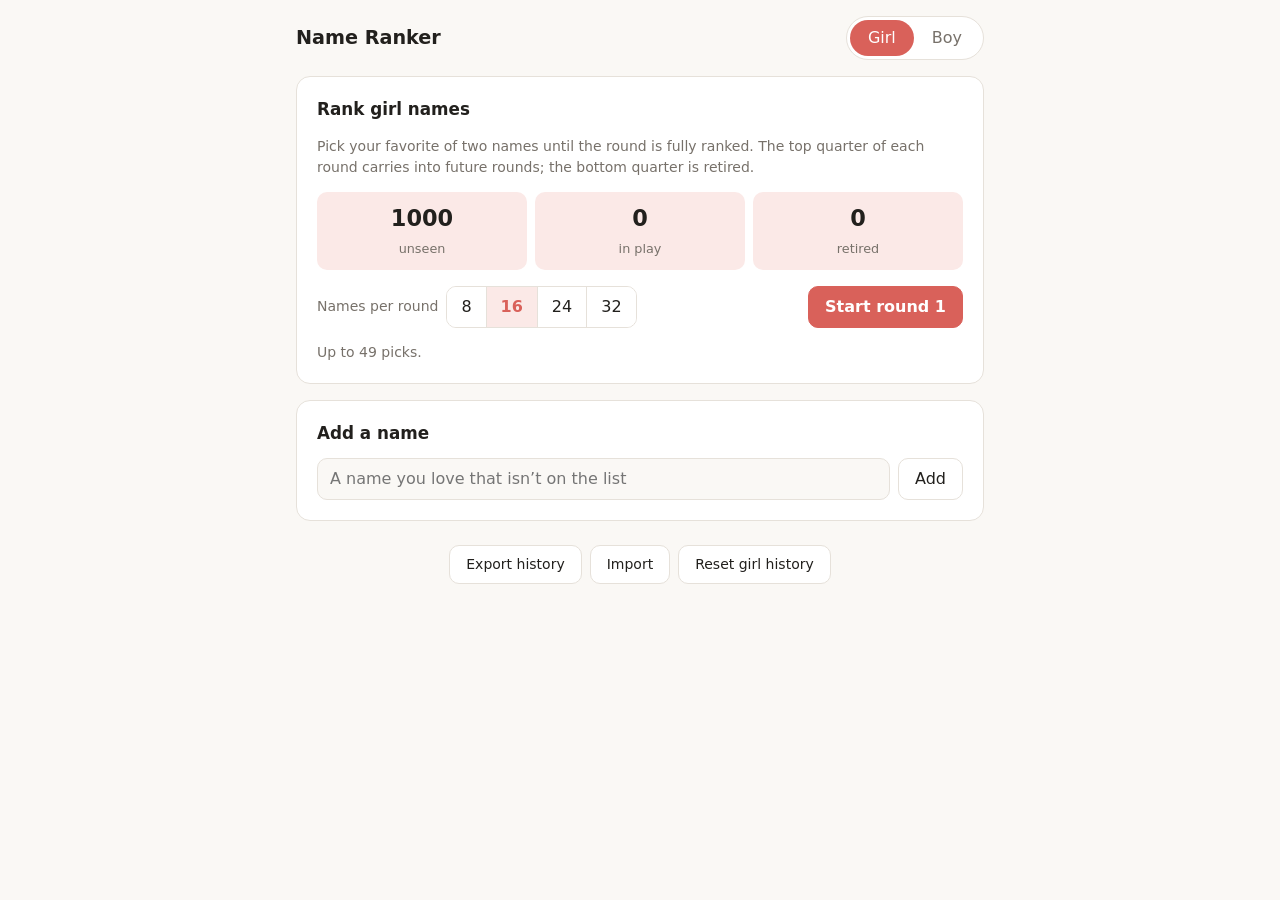
==== baby-names/index.html @ 388562c1 "Add name picking first draft" ====
<!doctype html>
<html lang="en">
<head>
  <meta charset="utf-8">
  <meta name="viewport" content="width=device-width, initial-scale=1">
  <title>Baby Name Ranker</title>
  <link rel="stylesheet" href="style.css">
</head>
<body>
  <header class="topbar">
    <h1>Name Ranker</h1>
    <div class="gender-toggle" role="tablist" aria-label="Name list">
      <button type="button" data-gender="girl" role="tab">Girl</button>
      <button type="button" data-gender="boy" role="tab">Boy</button>
    </div>
  </header>

  <main id="app"></main>

  <script src="names.js"></script>
  <script src="app.js"></script>
</body>
</html>
---- baby-names/style.css ----
:root {
  --bg: #faf8f5;
  --surface: #ffffff;
  --text: #22201d;
  --muted: #77716a;
  --border: #e6e1da;
  --accent: #d9615a;
  --accent-soft: #fbe9e7;
  --good: #2f8f5b;
  --bad: #b04a4a;
  --radius: 14px;
  color-scheme: light;
}
body[data-gender="boy"] {
  --accent: #2f7f9e;
  --accent-soft: #e3f1f6;
}
@media (prefers-color-scheme: dark) {
  :root {
    --bg: #181716;
    --surface: #232120;
    --text: #f1eeea;
    --muted: #a39d96;
    --border: #3a3734;
    --accent-soft: #3a2725;
    --good: #5cc28a;
    --bad: #e07a7a;
    color-scheme: dark;
  }
  body[data-gender="boy"] { --accent: #5aaed0; --accent-soft: #1f3540; }
  body[data-gender="girl"] { --accent: #ec8a83; }
}

* { box-sizing: border-box; }
body {
  margin: 0;
  background: var(--bg);
  color: var(--text);
  font: 16px/1.5 system-ui, -apple-system, "Segoe UI", sans-serif;
}
button { font: inherit; color: inherit; cursor: pointer; }

.topbar {
  display: flex; align-items: center; justify-content: space-between; gap: 12px;
  max-width: 720px; margin: 0 auto; padding: 16px;
}
.topbar h1 { font-size: 1.2rem; margin: 0; }

.gender-toggle {
  display: inline-flex; background: var(--surface); border: 1px solid var(--border);
  border-radius: 999px; padding: 3px;
}
.gender-toggle button {
  border: 0; background: none; padding: 6px 18px; border-radius: 999px; color: var(--muted);
}
.gender-toggle button[aria-selected="true"] { background: var(--accent); color: #fff; }

main { max-width: 720px; margin: 0 auto; padding: 0 16px 48px; }

.card {
  background: var(--surface); border: 1px solid var(--border); border-radius: var(--radius);
  padding: 20px; margin-bottom: 16px;
}
.card h2 { font-size: 1.05rem; margin: 0 0 12px; }
.muted { color: var(--muted); }
.small { font-size: 0.875rem; }

.stats { display: grid; grid-template-columns: repeat(3, 1fr); gap: 8px; margin-bottom: 16px; }
.stat { text-align: center; padding: 10px; border-radius: 10px; background: var(--accent-soft); }
.stat b { display: block; font-size: 1.4rem; }
.stat span { font-size: 0.8rem; color: var(--muted); }

.row { display: flex; gap: 8px; align-items: center; flex-wrap: wrap; }
.btn {
  border: 1px solid var(--border); background: var(--surface); padding: 8px 16px; border-radius: 10px;
}
.btn:hover { border-color: var(--accent); }
.btn.primary { background: var(--accent); border-color: var(--accent); color: #fff; font-weight: 600; }
.btn.link { border: 0; background: none; padding: 4px 6px; color: var(--accent); }
.btn:disabled { opacity: 0.5; cursor: default; }

.segmented { display: inline-flex; border: 1px solid var(--border); border-radius: 10px; overflow: hidden; }
.segmented button { border: 0; background: var(--surface); padding: 8px 14px; }
.segmented button + button { border-left: 1px solid var(--border); }
.segmented button[aria-pressed="true"] { background: var(--accent-soft); color: var(--accent); font-weight: 600; }

input[type="text"] {
  font: inherit; color: inherit; background: var(--bg); border: 1px solid var(--border);
  border-radius: 10px; padding: 8px 12px; flex: 1; min-width: 0;
}

/* Compare view */
.progress { height: 6px; background: var(--border); border-radius: 3px; overflow: hidden; margin: 8px 0 24px; }
.progress div { height: 100%; background: var(--accent); transition: width 0.2s; }
.versus { display: grid; grid-template-columns: 1fr auto 1fr; gap: 12px; align-items: center; }
.choice {
  background: var(--surface); border: 2px solid var(--border); border-radius: var(--radius);
  padding: 48px 12px; font-size: clamp(1.6rem, 6vw, 2.4rem); font-weight: 600;
  transition: transform 0.08s, border-color 0.15s; word-break: break-word;
}
.choice:hover { border-color: var(--accent); }
.choice:active { transform: scale(0.97); }
.or { color: var(--muted); font-size: 0.9rem; }
.hint { text-align: center; margin-top: 16px; }

/* Lists */
ol.ranking, ul.plain { margin: 0; padding: 0; list-style: none; }
ol.ranking li, ul.plain li {
  display: flex; align-items: center; gap: 10px; padding: 8px 4px; border-bottom: 1px solid var(--border);
}
ol.ranking li:last-child, ul.plain li:last-child { border-bottom: 0; }
.pos { width: 2em; text-align: right; color: var(--muted); font-variant-numeric: tabular-nums; }
.name { flex: 1; font-weight: 500; }
.tag { font-size: 0.75rem; padding: 2px 8px; border-radius: 999px; }
.tag.keep { background: var(--accent-soft); color: var(--accent); }
.tag.cut { color: var(--bad); border: 1px solid currentColor; }
li.cut .name { color: var(--muted); text-decoration: line-through; }
.bar { width: 80px; height: 6px; background: var(--border); border-radius: 3px; overflow: hidden; }
.bar div { height: 100%; background: var(--accent); }

details summary { cursor: pointer; font-weight: 600; }
details[open] summary { margin-bottom: 8px; }
.retired-list { display: flex; flex-wrap: wrap; gap: 6px; }
.chip {
  display: inline-flex; align-items: center; gap: 4px; border: 1px solid var(--border);
  border-radius: 999px; padding: 2px 4px 2px 10px; font-size: 0.875rem;
}
.chip button { border: 0; background: none; color: var(--muted); padding: 0 6px; }
.chip button:hover { color: var(--accent); }

footer.tools { display: flex; gap: 8px; flex-wrap: wrap; justify-content: center; margin-top: 24px; }

@media (max-width: 480px) {
  .versus { grid-template-columns: 1fr; }
  .choice { padding: 32px 12px; }
}
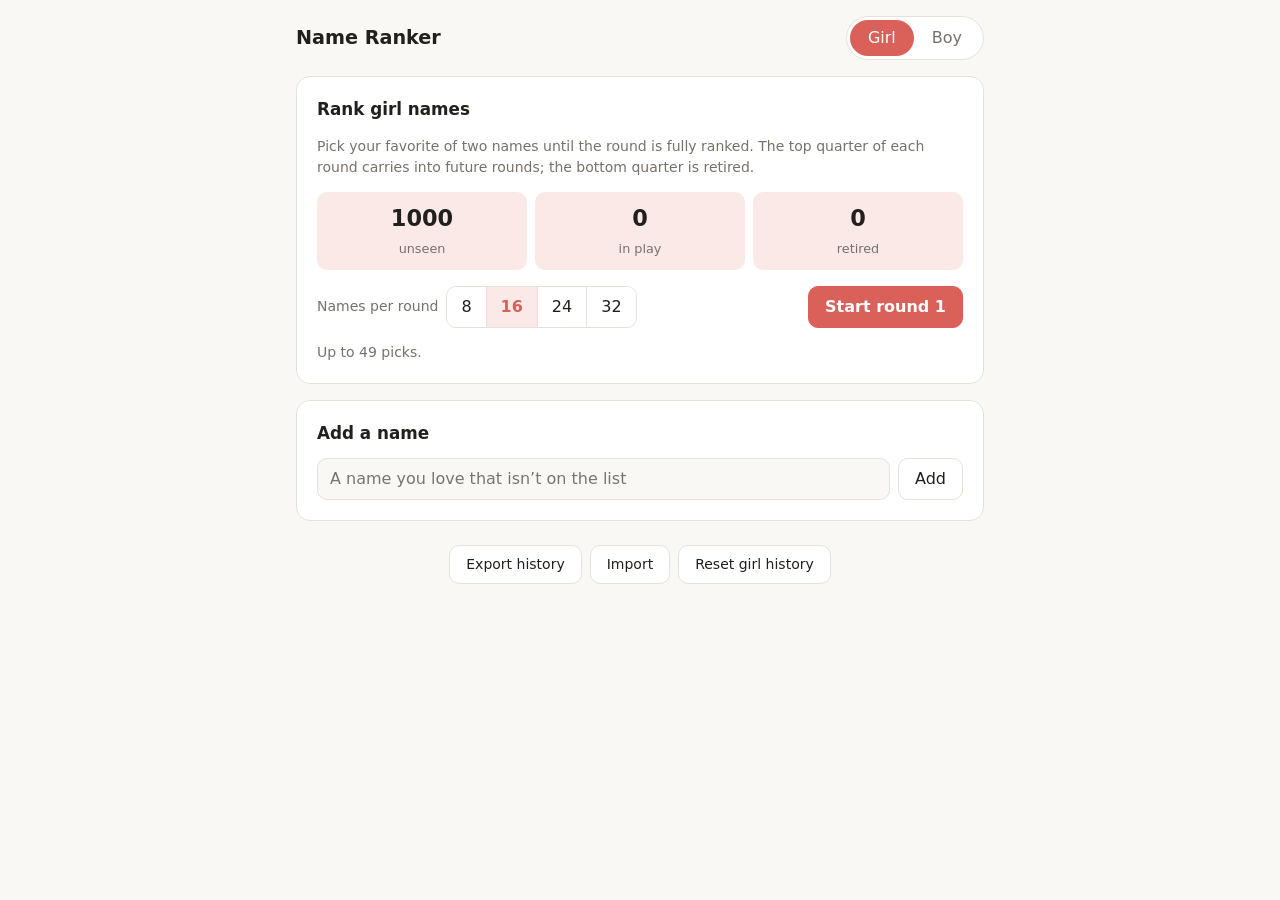
==== commit 5880e22e: "Some fixes + mobile" ====
--- a/baby-names/index.html
+++ b/baby-names/index.html
@@ -2,8 +2,17 @@
 <html lang="en">
 <head>
   <meta charset="utf-8">
-  <meta name="viewport" content="width=device-width, initial-scale=1">
+  <meta name="viewport" content="width=device-width, initial-scale=1, viewport-fit=cover">
+  <meta name="theme-color" content="#faf8f5" media="(prefers-color-scheme: light)">
+  <meta name="theme-color" content="#181716" media="(prefers-color-scheme: dark)">
+  <meta name="apple-mobile-web-app-capable" content="yes">
+  <meta name="mobile-web-app-capable" content="yes">
+  <meta name="apple-mobile-web-app-title" content="Names">
+  <meta name="apple-mobile-web-app-status-bar-style" content="default">
   <title>Baby Name Ranker</title>
+  <link rel="manifest" href="manifest.webmanifest">
+  <link rel="icon" href="icons/icon.svg" type="image/svg+xml">
+  <link rel="apple-touch-icon" href="icons/apple-touch-icon.png">
   <link rel="stylesheet" href="style.css">
 </head>
 <body>
--- a/baby-names/style.css
+++ b/baby-names/style.css
@@ -38,11 +38,12 @@
   color: var(--text);
   font: 16px/1.5 system-ui, -apple-system, "Segoe UI", sans-serif;
 }
-button { font: inherit; color: inherit; cursor: pointer; }
+button { font: inherit; color: inherit; cursor: pointer; touch-action: manipulation; -webkit-tap-highlight-color: transparent; }
 
 .topbar {
   display: flex; align-items: center; justify-content: space-between; gap: 12px;
-  max-width: 720px; margin: 0 auto; padding: 16px;
+  max-width: 720px; margin: 0 auto;
+  padding: max(16px, env(safe-area-inset-top)) max(16px, env(safe-area-inset-right)) 16px max(16px, env(safe-area-inset-left));
 }
 .topbar h1 { font-size: 1.2rem; margin: 0; }
 
@@ -55,7 +56,10 @@
 }
 .gender-toggle button[aria-selected="true"] { background: var(--accent); color: #fff; }
 
-main { max-width: 720px; margin: 0 auto; padding: 0 16px 48px; }
+main {
+  max-width: 720px; margin: 0 auto;
+  padding: 0 max(16px, env(safe-area-inset-right)) max(48px, env(safe-area-inset-bottom)) max(16px, env(safe-area-inset-left));
+}
 
 .card {
   background: var(--surface); border: 1px solid var(--border); border-radius: var(--radius);
@@ -74,9 +78,9 @@
 .btn {
   border: 1px solid var(--border); background: var(--surface); padding: 8px 16px; border-radius: 10px;
 }
-.btn:hover { border-color: var(--accent); }
+
 .btn.primary { background: var(--accent); border-color: var(--accent); color: #fff; font-weight: 600; }
-.btn.link { border: 0; background: none; padding: 4px 6px; color: var(--accent); }
+.btn.link { border: 0; background: none; padding: 10px; color: var(--accent); }
 .btn:disabled { opacity: 0.5; cursor: default; }
 
 .segmented { display: inline-flex; border: 1px solid var(--border); border-radius: 10px; overflow: hidden; }
@@ -98,9 +102,8 @@
   padding: 48px 12px; font-size: clamp(1.6rem, 6vw, 2.4rem); font-weight: 600;
   transition: transform 0.08s, border-color 0.15s; word-break: break-word;
 }
-.choice:hover { border-color: var(--accent); }
 .choice:active { transform: scale(0.97); }
-.or { color: var(--muted); font-size: 0.9rem; }
+.or { color: var(--muted); font-size: 0.9rem; text-align: center; }
 .hint { text-align: center; margin-top: 16px; }
 
 /* Lists */
@@ -125,12 +128,23 @@
   display: inline-flex; align-items: center; gap: 4px; border: 1px solid var(--border);
   border-radius: 999px; padding: 2px 4px 2px 10px; font-size: 0.875rem;
 }
-.chip button { border: 0; background: none; color: var(--muted); padding: 0 6px; }
-.chip button:hover { color: var(--accent); }
+.chip button { border: 0; background: none; color: var(--muted); padding: 4px 8px; }
 
 footer.tools { display: flex; gap: 8px; flex-wrap: wrap; justify-content: center; margin-top: 24px; }
 
+/* Hover styles only where there's a real pointer, so they don't stick after a tap. */
+@media (hover: hover) {
+  .btn:hover, .choice:hover { border-color: var(--accent); }
+  .chip button:hover { color: var(--accent); }
+}
+.choice.picked { border-color: var(--accent); background: var(--accent-soft); }
+@media (hover: none) {
+  .hint { display: none; }
+}
+
 @media (max-width: 480px) {
-  .versus { grid-template-columns: 1fr; }
-  .choice { padding: 32px 12px; }
+  .versus { grid-template-columns: 1fr; gap: 8px; }
+  .choice { padding: 0 12px; min-height: 28vh; }
+  .card { padding: 16px; }
+  ol.ranking .rounds { display: none; }
 }
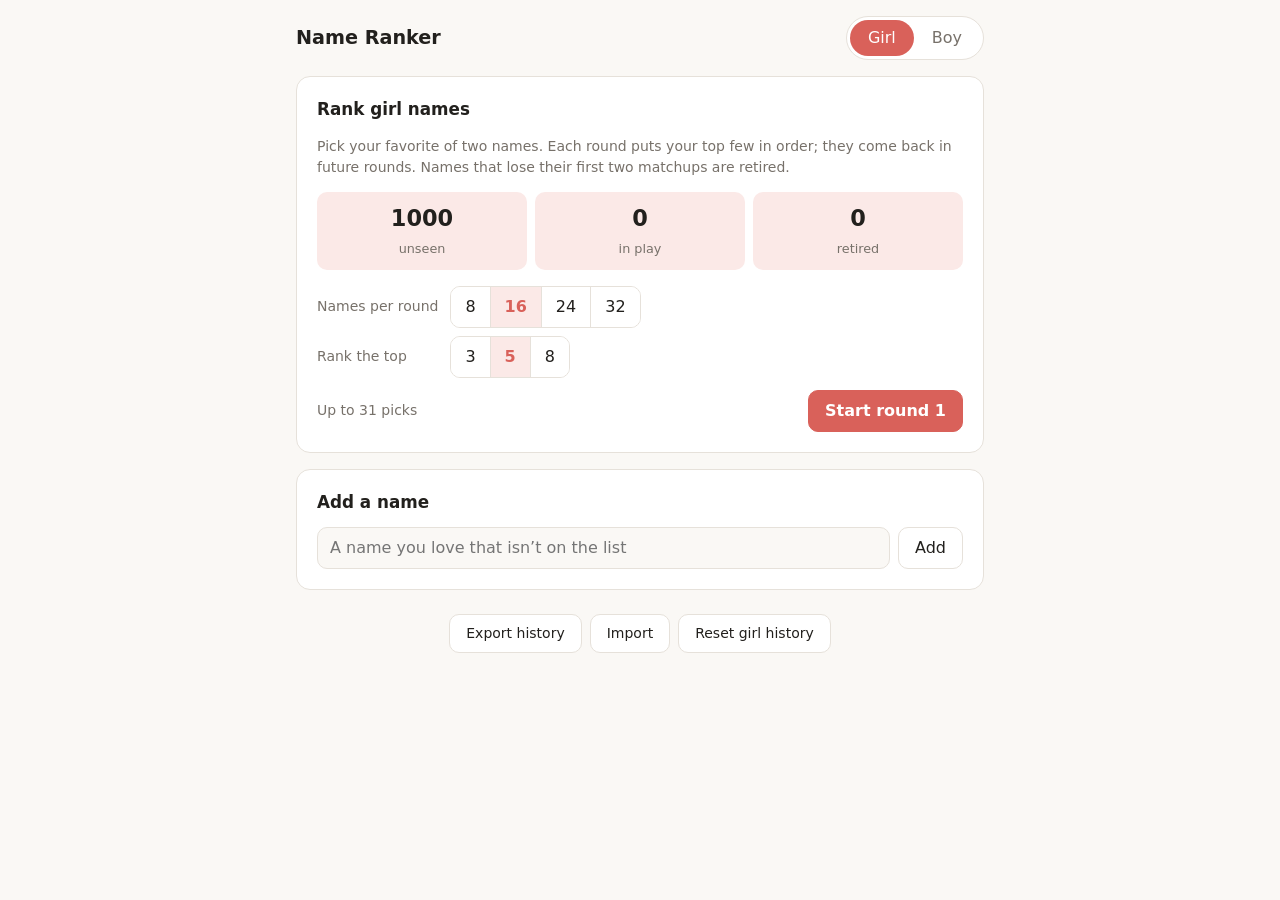
==== commit 34fdc881: "Update round logic" ====
--- a/baby-names/index.html
+++ b/baby-names/index.html
@@ -27,6 +27,7 @@
   <main id="app"></main>
 
   <script src="names.js"></script>
+  <script src="round.js"></script>
   <script src="app.js"></script>
 </body>
 </html>
--- a/baby-names/style.css
+++ b/baby-names/style.css
@@ -128,6 +128,9 @@
   display: inline-flex; align-items: center; gap: 4px; border: 1px solid var(--border);
   border-radius: 999px; padding: 2px 4px 2px 10px; font-size: 0.875rem;
 }
+.chip.plain { padding: 4px 10px; }
+.settings .segmented { justify-self: start; }
+.settings { display: grid; grid-template-columns: auto auto; justify-content: start; align-items: center; gap: 8px 12px; margin-bottom: 12px; }
 .chip button { border: 0; background: none; color: var(--muted); padding: 4px 8px; }
 
 footer.tools { display: flex; gap: 8px; flex-wrap: wrap; justify-content: center; margin-top: 24px; }
